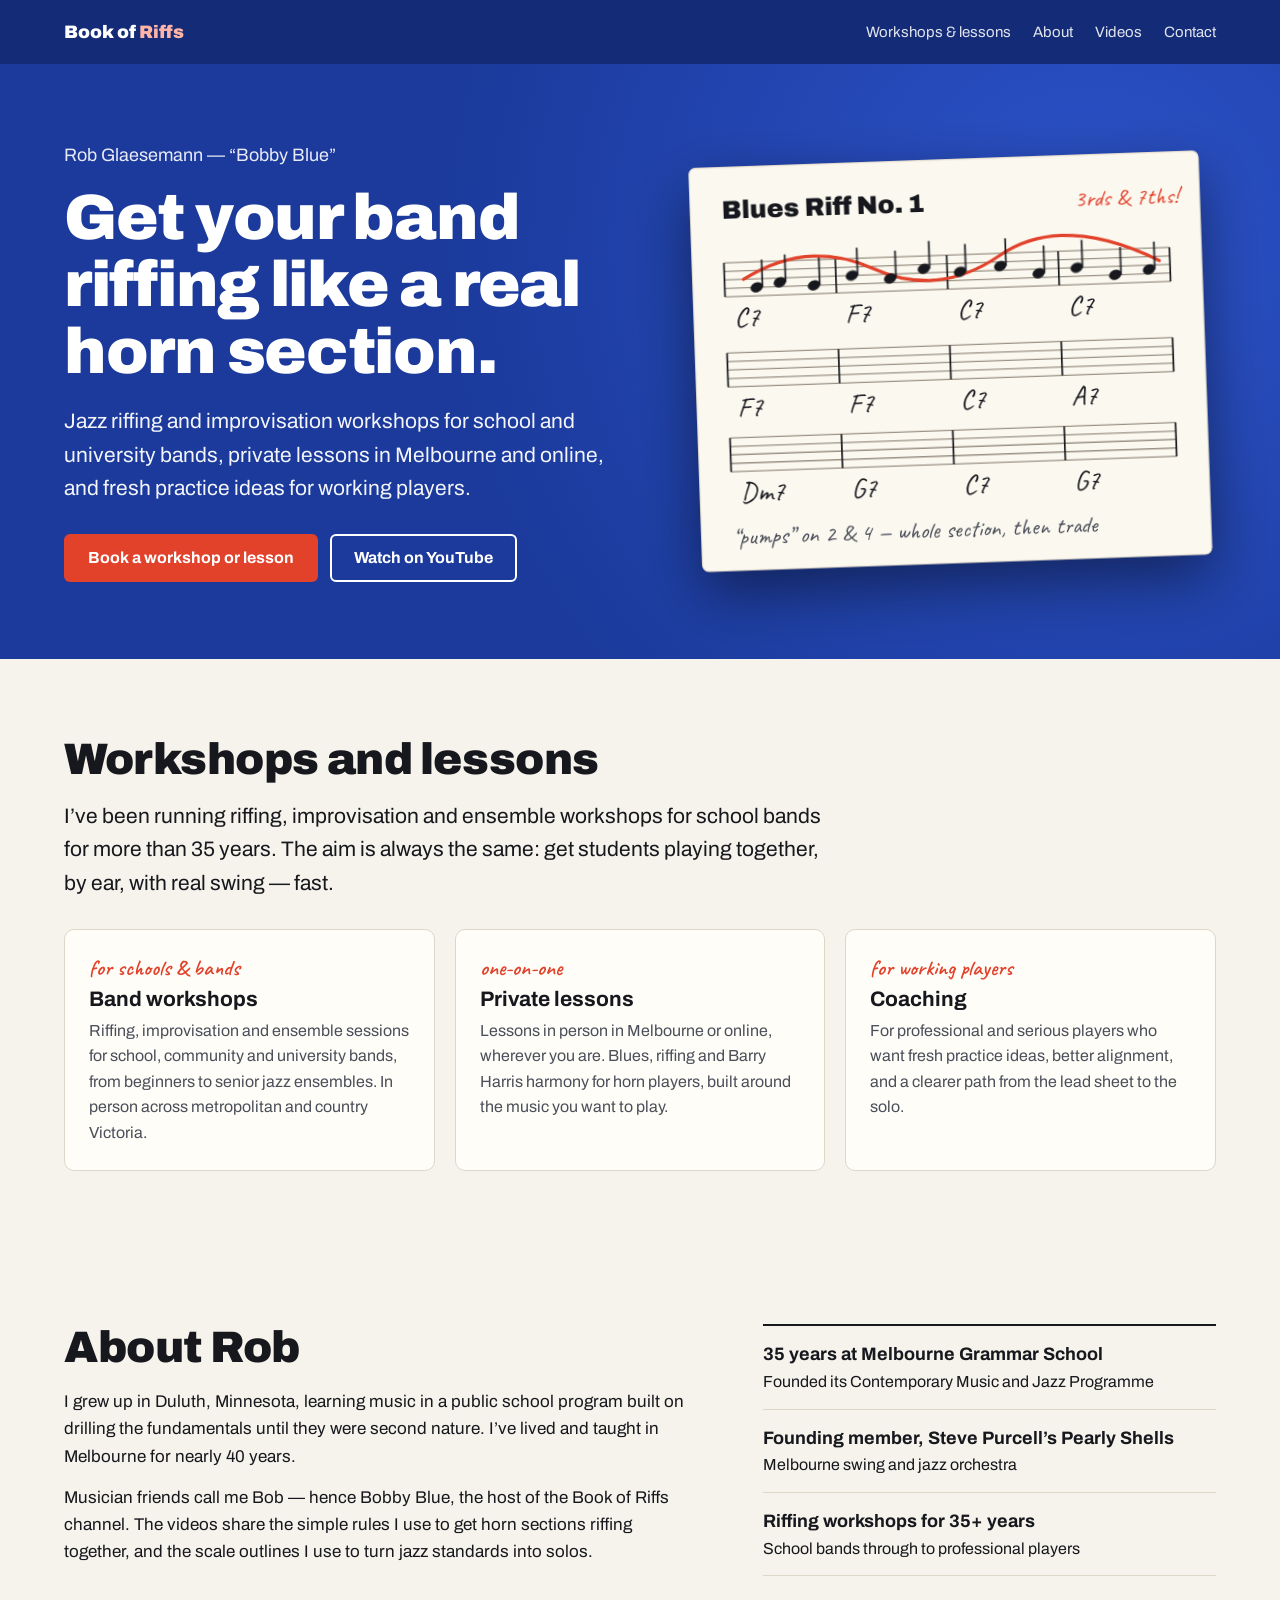
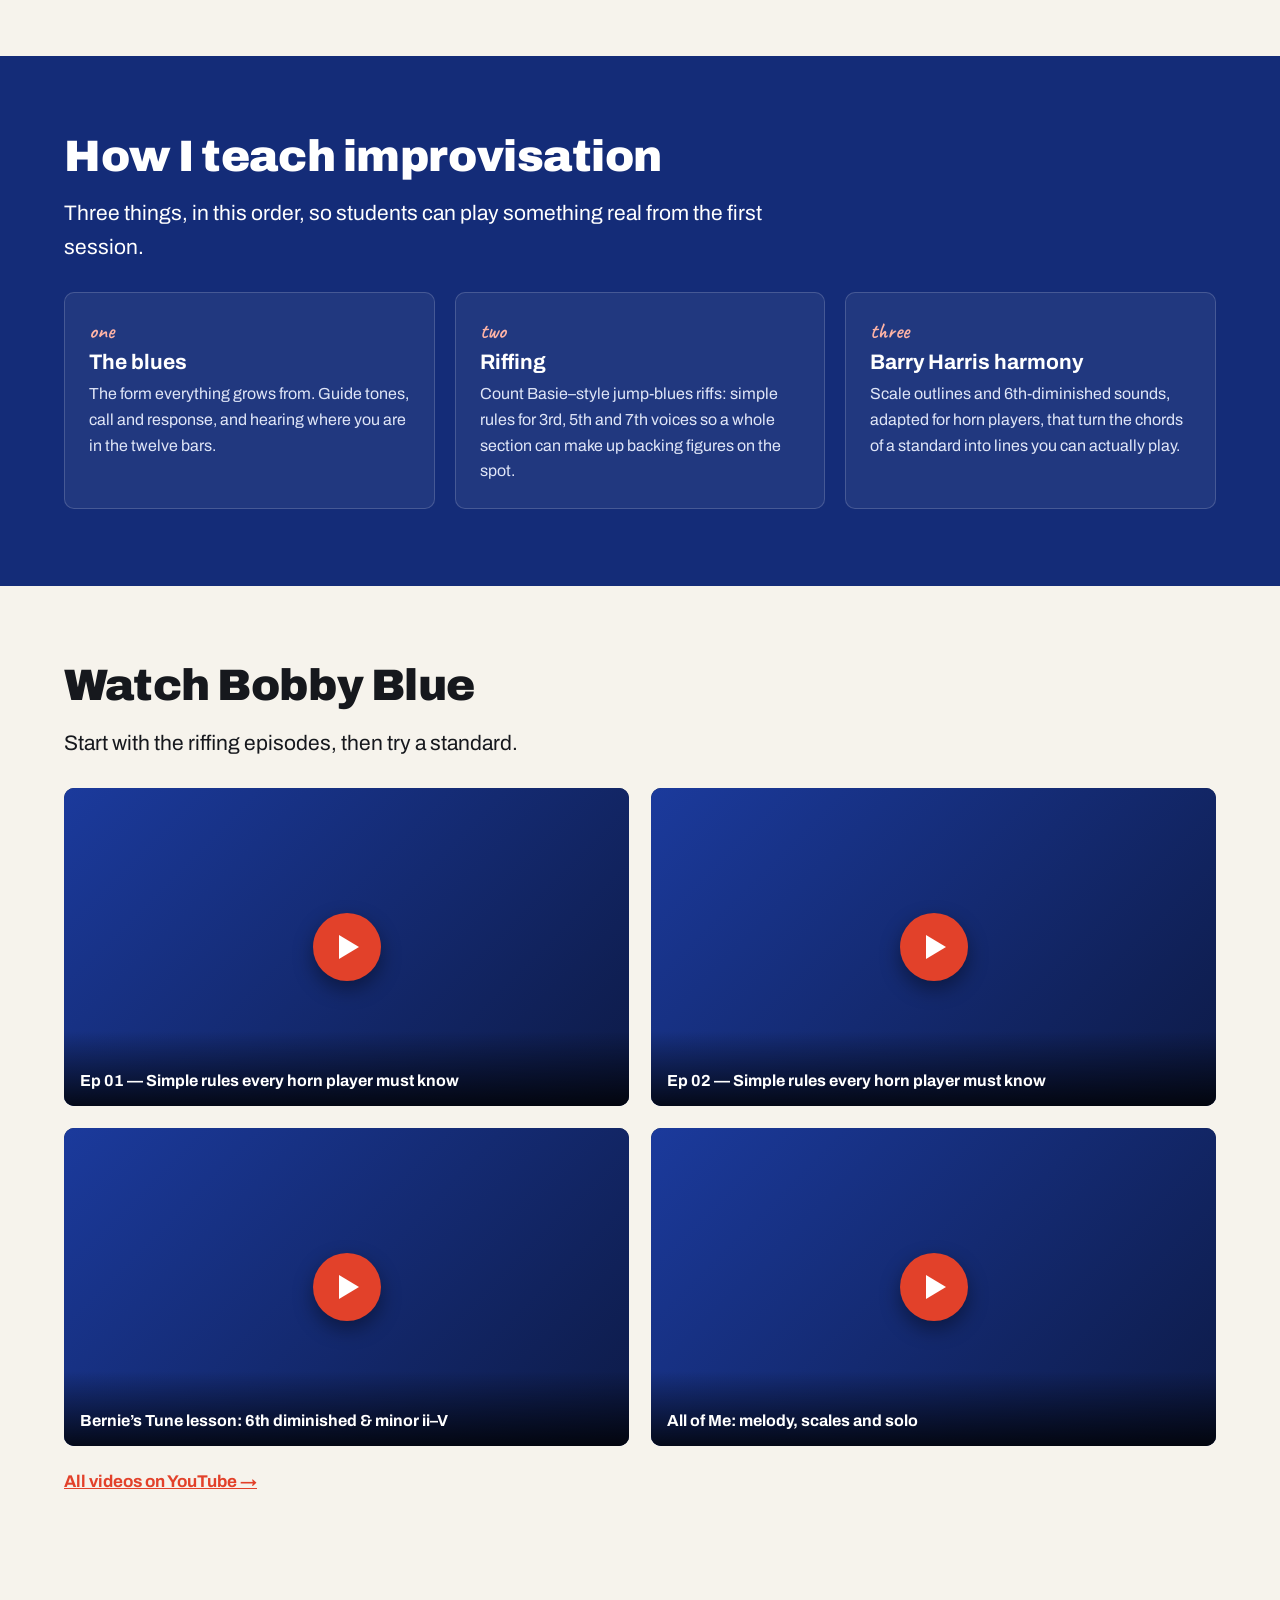
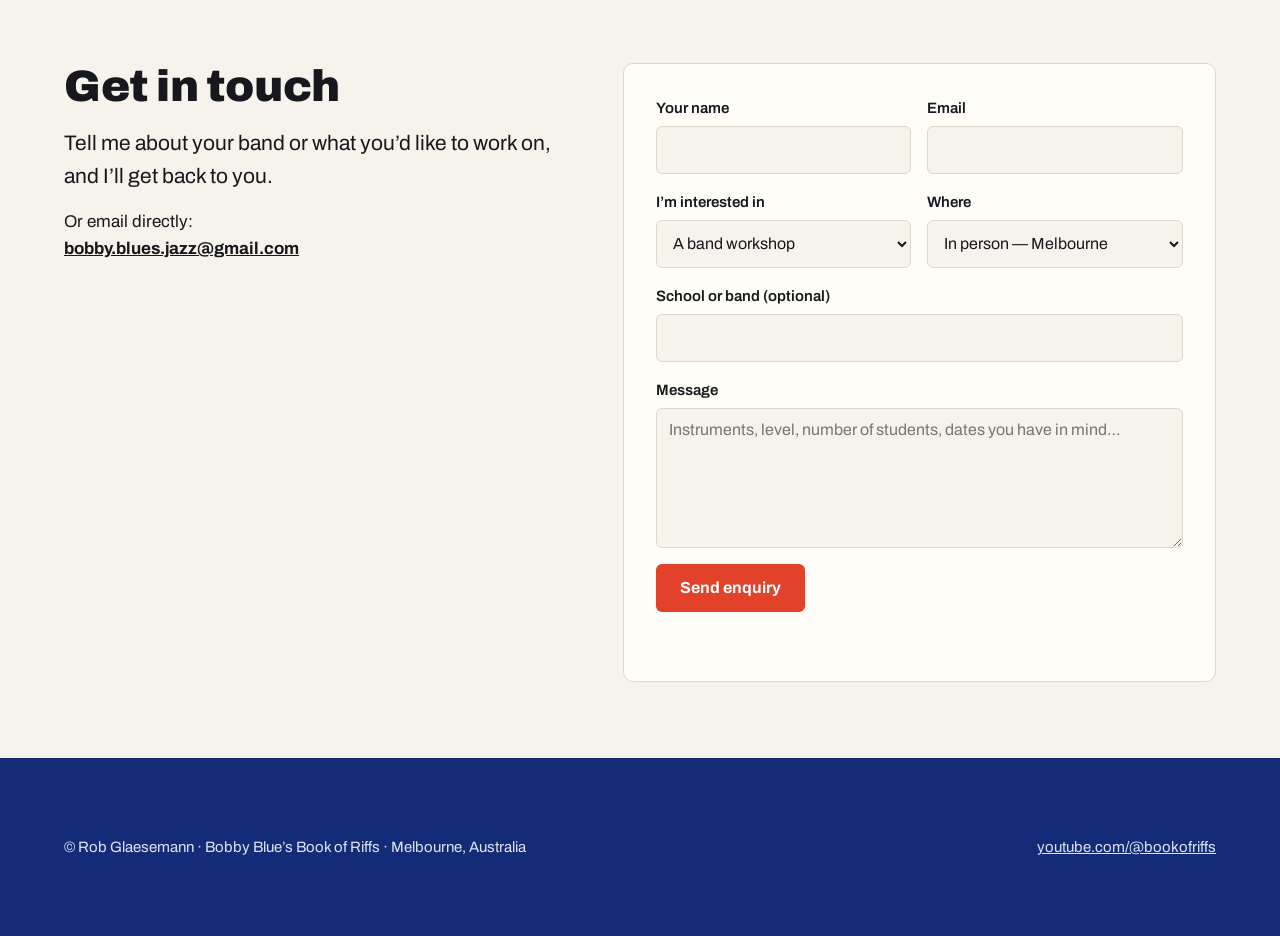
==== index.html @ c6150b98 "First draft of bookofriffs.com one-page site Co-Authored-By: Claude Opus 5.5 <noreply@anthropic.com>" ====
<!DOCTYPE html>
<html lang="en">
<head>
<meta charset="utf-8">
<meta name="viewport" content="width=device-width, initial-scale=1">
<title>Book of Riffs</title>
<meta name="description" content="Rob Glaesemann (Bobby Blue) — jazz riffing and improvisation workshops for school bands, private lessons in Melbourne and online, and coaching for working horn players.">
<link rel="preconnect" href="https://fonts.googleapis.com">
<link rel="preconnect" href="https://fonts.gstatic.com" crossorigin>
<link href="https://fonts.googleapis.com/css2?family=Archivo:wght@400;500;700;900&family=Caveat:wght@600&display=swap" rel="stylesheet">
<style>
/* VOICE: warm, direct, a working musician talking to students and band directors
   IDEA: a page from a band book — the riff sheet on the stand
   PICTURE: a hand-marked 12-bar blues lead sheet with a riff written over it
   COLOUR and TYPE: blues cobalt field, paper, one red pencil accent; Archivo + Caveat for handwriting
   LAYOUT: blue hero band with the sheet, then offer, about, method, videos, contact */
:root{color-scheme:light dark;
--blue:#1b3a9c;--blue2:#142c78;--paper:light-dark(#f6f3ec,#15171c);--card:light-dark(#fffdf8,#1e2128);
--ink:light-dark(#16181d,#eceae4);--soft:light-dark(#4b4f59,#b5b8bf);--red:#e2412a;--line:light-dark(#ddd7c9,#2e323b)}
:root[data-theme=light]{color-scheme:light}:root[data-theme=dark]{color-scheme:dark}
*{box-sizing:border-box;min-width:0}
html{scroll-behavior:smooth;scroll-padding-top:72px}
body{margin:0;background:var(--paper);color:var(--ink);font:17px/1.6 Archivo,system-ui,sans-serif;overflow-x:clip}
a{color:inherit}
.band{padding:clamp(40px,6vw,88px) max(5vw,16px)}
.wrap{max-width:1180px;margin:0 auto}
h1,h2,h3{line-height:1.05;text-wrap:balance;margin:0}
h1{font-size:clamp(38px,6vw,64px);font-weight:900;letter-spacing:-.02em}
h2{font-size:clamp(30px,4vw,44px);font-weight:900;letter-spacing:-.01em;margin-bottom:18px}
h3{font-size:21px;font-weight:700;margin-bottom:8px}
p{margin:0 0 14px;max-width:64ch}
.lede{font-size:clamp(18px,2vw,21px)}
/* nav */
nav{position:sticky;top:0;z-index:5;background:var(--blue2);color:#fff}
nav .wrap{display:flex;flex-wrap:wrap;align-items:center;gap:6px 22px;padding:12px max(5vw,16px);max-width:none}
nav .brand{font-weight:900;font-size:18px;text-decoration:none;margin-right:auto}
nav .brand span{color:#ffb4a6}
nav a.l{text-decoration:none;font-size:15px;opacity:.88;padding:8px 0}
nav a.l:hover{opacity:1;text-decoration:underline}
/* hero */
.hero{background:var(--blue);color:#fff;background-image:radial-gradient(circle at 85% 30%,#2b52c9 0,transparent 55%)}
.hero .wrap{display:grid;grid-template-columns:minmax(0,1.05fr) minmax(0,1fr);gap:clamp(28px,5vw,64px);align-items:center}
.hero .who{font-size:18px;opacity:.9;margin-bottom:14px}
.hero p.lede{opacity:.95;margin:20px 0 28px}
.btns{display:flex;flex-wrap:wrap;gap:12px}
.btn{display:inline-flex;align-items:center;justify-content:center;min-height:48px;padding:0 22px;border-radius:6px;font:700 16px Archivo,sans-serif;text-decoration:none;border:2px solid transparent;cursor:pointer}
.btn.red{background:var(--red);color:#fff}
.btn.red:hover{background:#c8331e}
.btn.ghost{border-color:#fff;color:#fff;background:transparent}
.btn.ghost:hover{background:#ffffff1a}
.btn:focus-visible,input:focus-visible,select:focus-visible,textarea:focus-visible,.vid:focus-visible{outline:3px solid #ffb4a6;outline-offset:2px}
.sheet{position:relative;aspect-ratio:5/4;transform:rotate(-2deg);filter:drop-shadow(0 22px 30px #0007)}
.sheet svg{width:100%;height:100%;display:block}
@media (prefers-reduced-motion:no-preference){.sheet .riff{stroke-dasharray:900;stroke-dashoffset:900;animation:draw 2.4s .4s ease-out forwards}.sheet .nh{opacity:0;animation:pop .3s forwards}}
@keyframes draw{to{stroke-dashoffset:0}}@keyframes pop{to{opacity:1}}
/* offer */
.grid3{display:grid;grid-template-columns:repeat(3,minmax(0,1fr));gap:20px;margin-top:28px}
.card{background:var(--card);border:1px solid var(--line);border-radius:10px;padding:24px}
.card p{color:var(--soft);font-size:16px;margin:0}
.card .tag{font:600 22px Caveat,cursive;color:var(--red);display:block;margin-bottom:6px}
/* about */
.about .wrap{display:grid;grid-template-columns:minmax(0,1.4fr) minmax(0,1fr);gap:clamp(24px,5vw,64px);align-items:start}
.facts{list-style:none;margin:0;padding:0;border-top:2px solid var(--ink)}
.facts li{padding:14px 0;border-bottom:1px solid var(--line);font-size:16px}
.facts b{display:block;font-size:18px}
/* method */
.method{background:var(--blue2);color:#fff}
.method .grid3 .card{background:#ffffff0f;border-color:#ffffff2a}
.method .card p{color:#dfe5f7}
.method .card .tag{color:#ffb4a6}
/* videos */
.vids{display:grid;grid-template-columns:repeat(2,minmax(0,1fr));gap:22px;margin-top:28px}
.vid{position:relative;display:block;width:100%;aspect-ratio:16/9;border:0;border-radius:10px;overflow:hidden;cursor:pointer;background:#0d1a46;color:#fff;text-align:left;padding:0;font:inherit}
.vid .bg{position:absolute;inset:0;background:linear-gradient(135deg,#1b3a9c,#0d1a46)}
.vid img{position:absolute;inset:0;width:100%;height:100%;object-fit:cover;opacity:.75}
.vid .play{position:absolute;left:50%;top:50%;width:68px;height:68px;margin:-34px 0 0 -34px;border-radius:50%;background:var(--red);display:grid;place-items:center;box-shadow:0 8px 20px #0006}
.vid .play::after{content:"";border-left:20px solid #fff;border-top:12px solid transparent;border-bottom:12px solid transparent;margin-left:5px}
.vid .cap{position:absolute;left:0;right:0;bottom:0;padding:40px 16px 14px;background:linear-gradient(transparent,#000c);font-weight:700;font-size:16px;line-height:1.3}
.vid iframe{position:absolute;inset:0;width:100%;height:100%;border:0}
.more{margin-top:22px}
.more a{font-weight:700;color:var(--red)}
/* contact */
.contact .wrap{display:grid;grid-template-columns:minmax(0,1fr) minmax(0,1.2fr);gap:clamp(24px,5vw,64px)}
form{display:grid;gap:16px;background:var(--card);border:1px solid var(--line);border-radius:10px;padding:clamp(20px,3vw,32px)}
.row{display:grid;grid-template-columns:repeat(2,minmax(0,1fr));gap:16px}
label{display:grid;gap:6px;font-weight:600;font-size:15px}
input,select,textarea{font:16px Archivo,sans-serif;color:var(--ink);background:var(--paper);border:1px solid var(--line);border-radius:6px;padding:12px;min-height:48px;width:100%}
textarea{min-height:140px;resize:vertical}
.status{font-size:15px;margin:0;min-height:1.4em}
.status.ok{color:#1f7a3f}.status.err{color:var(--red)}
.mail{font-weight:700;overflow-wrap:anywhere}
footer{background:var(--blue2);color:#dfe5f7;font-size:15px}
footer .wrap{display:flex;flex-wrap:wrap;gap:8px 24px;justify-content:space-between}
@media(max-width:860px){.hero .wrap,.about .wrap,.contact .wrap{grid-template-columns:minmax(0,1fr)}.grid3{grid-template-columns:minmax(0,1fr)}.sheet{max-width:520px}}
@media(max-width:600px){.vids,.row{grid-template-columns:minmax(0,1fr)}nav a.l{font-size:14px}}
</style>
</head>
<body>

<nav aria-label="Main">
  <div class="wrap">
    <a class="brand" href="#top">Book of <span>Riffs</span></a>
    <a class="l" href="#offer">Workshops &amp; lessons</a>
    <a class="l" href="#about">About</a>
    <a class="l" href="#videos">Videos</a>
    <a class="l" href="#contact">Contact</a>
  </div>
</nav>

<header class="hero band" id="top">
  <div class="wrap">
    <div>
      <div class="who">Rob Glaesemann — “Bobby Blue”</div>
      <h1>Get your band riffing like a real horn section.</h1>
      <p class="lede">Jazz riffing and improvisation workshops for school and university bands, private lessons in Melbourne and online, and fresh practice ideas for working players.</p>
      <div class="btns">
        <a class="btn red" href="#contact">Book a workshop or lesson</a>
        <a class="btn ghost" href="https://www.youtube.com/@bookofriffs">Watch on YouTube</a>
      </div>
    </div>
    <div class="sheet" aria-hidden="true">
      <svg viewBox="0 0 500 400" role="img">
        <rect x="10" y="10" width="480" height="380" rx="6" fill="#fbf8f0"/>
        <rect x="10" y="10" width="480" height="380" rx="6" fill="none" stroke="#e3dccb"/>
        <text x="40" y="58" font-family="Archivo" font-weight="900" font-size="24" fill="#16181d">Blues Riff No. 1</text>
        <text x="470" y="58" text-anchor="end" font-family="Caveat" font-size="22" fill="#e2412a">3rds &amp; 7ths!</text>
        <g id="staves" stroke="#9a9284" stroke-width="1.2"></g>
        <g id="bars" stroke="#16181d" stroke-width="1.6"></g>
        <g id="chords" font-family="Caveat" font-size="26" fill="#16181d"></g>
        <path class="riff" d="M58 116 Q120 80 180 110 T300 102 T450 112" fill="none" stroke="#e2412a" stroke-width="3" stroke-linecap="round"/>
        <g id="notes"></g>
        <text x="40" y="366" font-family="Caveat" font-size="22" fill="#4b4f59">“pumps” on 2 &amp; 4 — whole section, then trade</text>
      </svg>
    </div>
  </div>
</header>

<main>
<section class="band" id="offer">
  <div class="wrap">
    <h2>Workshops and lessons</h2>
    <p class="lede">I’ve been running riffing, improvisation and ensemble workshops for school bands for more than 35 years. The aim is always the same: get students playing together, by ear, with real swing — fast.</p>
    <div class="grid3">
      <div class="card"><span class="tag">for schools &amp; bands</span><h3>Band workshops</h3><p>Riffing, improvisation and ensemble sessions for school, community and university bands, from beginners to senior jazz ensembles. In person across metropolitan and country Victoria.</p></div>
      <div class="card"><span class="tag">one-on-one</span><h3>Private lessons</h3><p>Lessons in person in Melbourne or online, wherever you are. Blues, riffing and Barry Harris harmony for horn players, built around the music you want to play.</p></div>
      <div class="card"><span class="tag">for working players</span><h3>Coaching</h3><p>For professional and serious players who want fresh practice ideas, better alignment, and a clearer path from the lead sheet to the solo.</p></div>
    </div>
  </div>
</section>

<section class="band about" id="about">
  <div class="wrap">
    <div>
      <h2>About Rob</h2>
      <p>I grew up in Duluth, Minnesota, learning music in a public school program built on drilling the fundamentals until they were second nature. I’ve lived and taught in Melbourne for nearly 40 years.</p>
      <p>Musician friends call me Bob — hence Bobby Blue, the host of the Book of Riffs channel. The videos share the simple rules I use to get horn sections riffing together, and the scale outlines I use to turn jazz standards into solos.</p>
    </div>
    <ul class="facts">
      <li><b>35 years at Melbourne Grammar School</b>Founded its Contemporary Music and Jazz Programme</li>
      <li><b>Founding member, Steve Purcell’s Pearly Shells</b>Melbourne swing and jazz orchestra</li>
      <li><b>Riffing workshops for 35+ years</b>School bands through to professional players</li>
    </ul>
  </div>
</section>

<section class="band method" id="method">
  <div class="wrap">
    <h2>How I teach improvisation</h2>
    <p class="lede">Three things, in this order, so students can play something real from the first session.</p>
    <div class="grid3">
      <div class="card"><span class="tag">one</span><h3>The blues</h3><p>The form everything grows from. Guide tones, call and response, and hearing where you are in the twelve bars.</p></div>
      <div class="card"><span class="tag">two</span><h3>Riffing</h3><p>Count Basie–style jump-blues riffs: simple rules for 3rd, 5th and 7th voices so a whole section can make up backing figures on the spot.</p></div>
      <div class="card"><span class="tag">three</span><h3>Barry Harris harmony</h3><p>Scale outlines and 6th-diminished sounds, adapted for horn players, that turn the chords of a standard into lines you can actually play.</p></div>
    </div>
  </div>
</section>

<section class="band" id="videos">
  <div class="wrap">
    <h2>Watch Bobby Blue</h2>
    <p class="lede">Start with the riffing episodes, then try a standard.</p>
    <div class="vids" id="vids"></div>
    <p class="more"><a href="https://www.youtube.com/@bookofriffs">All videos on YouTube →</a></p>
  </div>
</section>

<section class="band contact" id="contact">
  <div class="wrap">
    <div>
      <h2>Get in touch</h2>
      <p class="lede">Tell me about your band or what you’d like to work on, and I’ll get back to you.</p>
      <p>Or email directly:<br><a class="mail" href="mailto:bobby.blues.jazz@gmail.com">bobby.blues.jazz@gmail.com</a></p>
    </div>
    <form id="form" novalidate>
      <div class="row">
        <label>Your name<input id="f-name" name="name" autocomplete="name" required></label>
        <label>Email<input id="f-email" name="email" type="email" autocomplete="email" required></label>
      </div>
      <div class="row">
        <label>I’m interested in
          <select id="f-type" name="type">
            <option>A band workshop</option>
            <option>Private lessons</option>
            <option>Coaching</option>
            <option>Something else</option>
          </select>
        </label>
        <label>Where
          <select id="f-where" name="where">
            <option>In person — Melbourne</option>
            <option>In person — regional Victoria</option>
            <option>Online</option>
            <option>Not sure yet</option>
          </select>
        </label>
      </div>
      <label>School or band (optional)<input id="f-org" name="organisation" autocomplete="organization"></label>
      <label>Message<textarea id="f-msg" name="message" required placeholder="Instruments, level, number of students, dates you have in mind…"></textarea></label>
      <div class="btns"><button class="btn red" type="submit">Send enquiry</button></div>
      <p class="status" id="status" role="status"></p>
    </form>
  </div>
</section>
</main>

<footer class="band">
  <div class="wrap">
    <span>© Rob Glaesemann · Bobby Blue’s Book of Riffs · Melbourne, Australia</span>
    <a href="https://www.youtube.com/@bookofriffs">youtube.com/@bookofriffs</a>
  </div>
</footer>

<script>
{
  // Set this to your Formspree address (https://formspree.io/f/xxxxxx) to receive enquiries by email.
  const FORM_ENDPOINT = "";
  const EMAIL = "bobby.blues.jazz@gmail.com";

  const videos = [
    ["KukQGmvKd0s", "Ep 01 — Simple rules every horn player must know"],
    ["0SwxSSV2FsI", "Ep 02 — Simple rules every horn player must know"],
    ["NE4QamtaoK8", "Bernie’s Tune lesson: 6th diminished & minor ii–V"],
    ["kQYgnnMEBUM", "All of Me: melody, scales and solo"]
  ];

  // Sheet music drawing
  const ns = "http://www.w3.org/2000/svg";
  const el = (t, a) => { const e = document.createElementNS(ns, t); for (const k in a) e.setAttribute(k, a[k]); return e; };
  const staves = document.getElementById("staves"), bars = document.getElementById("bars"),
        chords = document.getElementById("chords"), notes = document.getElementById("notes");
  const rows = [140, 225, 305];
  const prog = [["C7","F7","C7","C7"],["F7","F7","C7","A7"],["Dm7","G7","C7","G7"]];
  rows.forEach((y, r) => {
    for (let i = 0; i < 5; i++) staves.appendChild(el("line", {x1: 40, x2: 460, y1: y - 40 + i * 8, y2: y - 40 + i * 8}));
    for (let b = 0; b <= 4; b++) bars.appendChild(el("line", {x1: 40 + b * 105, x2: 40 + b * 105, y1: y - 40, y2: y - 8}));
    prog[r].forEach((c, b) => { const t = el("text", {x: 48 + b * 105, y: y + 20}); t.textContent = c; chords.appendChild(t); });
  });
  const riff = [[70,124],[92,120],[124,124],[160,116],[196,120],[228,112],[262,116],[300,112],[336,120],[372,116],[408,124],[440,120]];
  riff.forEach(([x, y], i) => {
    const g = el("g", {class: "nh", style: `animation-delay:${0.6 + i * 0.12}s`});
    g.appendChild(el("ellipse", {cx: x, cy: y, rx: 6, ry: 4.6, fill: "#16181d", transform: `rotate(-20 ${x} ${y})`}));
    g.appendChild(el("line", {x1: x + 5.5, x2: x + 5.5, y1: y, y2: y - 26, stroke: "#16181d", "stroke-width": 1.6}));
    notes.appendChild(g);
  });

  // Click-to-play videos (keeps the page fast; YouTube loads only when asked)
  const vids = document.getElementById("vids");
  vids.innerHTML = videos.map(([id, t]) =>
    `<button class="vid" data-id="${id}" aria-label="Play: ${t}"><span class="bg"></span><img alt="" loading="lazy" src="https://i.ytimg.com/vi/${id}/hqdefault.jpg" onerror="this.remove()"><span class="play"></span><span class="cap">${t}</span></button>`
  ).join("");
  vids.addEventListener("click", e => {
    const b = e.target.closest(".vid"); if (!b || b.querySelector("iframe")) return;
    const f = document.createElement("iframe");
    f.src = `https://www.youtube-nocookie.com/embed/${b.dataset.id}?autoplay=1`;
    f.allow = "autoplay; encrypted-media; picture-in-picture"; f.allowFullscreen = true;
    f.title = b.querySelector(".cap").textContent;
    b.appendChild(f);
  });

  // Contact form
  const form = document.getElementById("form"), status = document.getElementById("status");
  const v = id => document.getElementById(id).value.trim();
  form.addEventListener("submit", async e => {
    e.preventDefault();
    status.className = "status";
    if (!v("f-name") || !/^\S+@\S+\.\S+$/.test(v("f-email")) || !v("f-msg")) {
      status.textContent = "Please add your name, a valid email and a message."; status.classList.add("err"); return;
    }
    const data = {name: v("f-name"), email: v("f-email"), type: v("f-type"), where: v("f-where"), organisation: v("f-org"), message: v("f-msg")};
    if (FORM_ENDPOINT) {
      status.textContent = "Sending…";
      try {
        const r = await fetch(FORM_ENDPOINT, {method: "POST", headers: {"Content-Type": "application/json", Accept: "application/json"}, body: JSON.stringify(data)});
        if (!r.ok) throw 0;
        form.reset(); status.textContent = "Thanks — your enquiry is on its way. I’ll reply soon."; status.classList.add("ok");
      } catch {
        status.innerHTML = `That didn’t send. Please email <a href="mailto:${EMAIL}">${EMAIL}</a>.`; status.classList.add("err");
      }
    } else {
      const body = `Name: ${data.name}\nEmail: ${data.email}\nInterested in: ${data.type}\nWhere: ${data.where}\nSchool/band: ${data.organisation}\n\n${data.message}`;
      status.innerHTML = `Opening your email app… if nothing happens, email <a href="mailto:${EMAIL}">${EMAIL}</a>.`;
      location.href = `mailto:${EMAIL}?subject=${encodeURIComponent("Enquiry: " + data.type)}&body=${encodeURIComponent(body)}`;
    }
  });
}
</script>
</body>
</html>
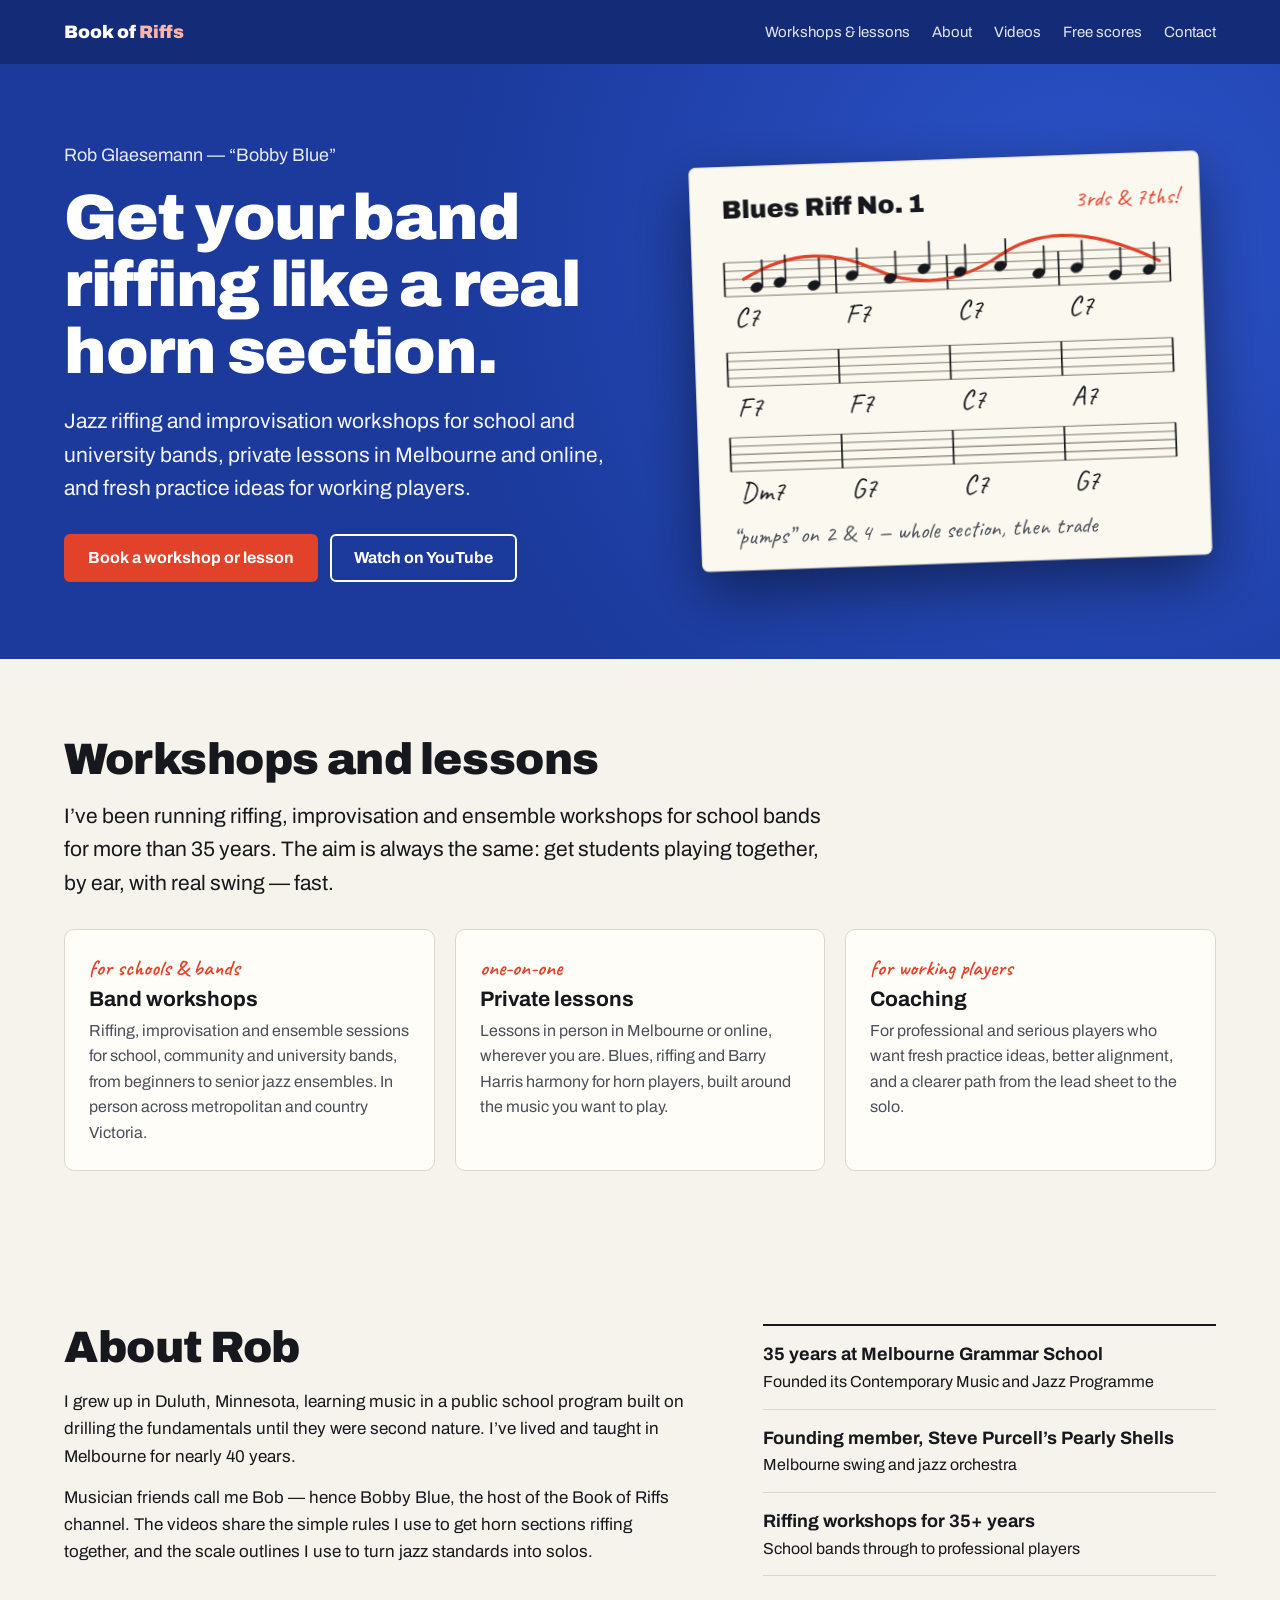
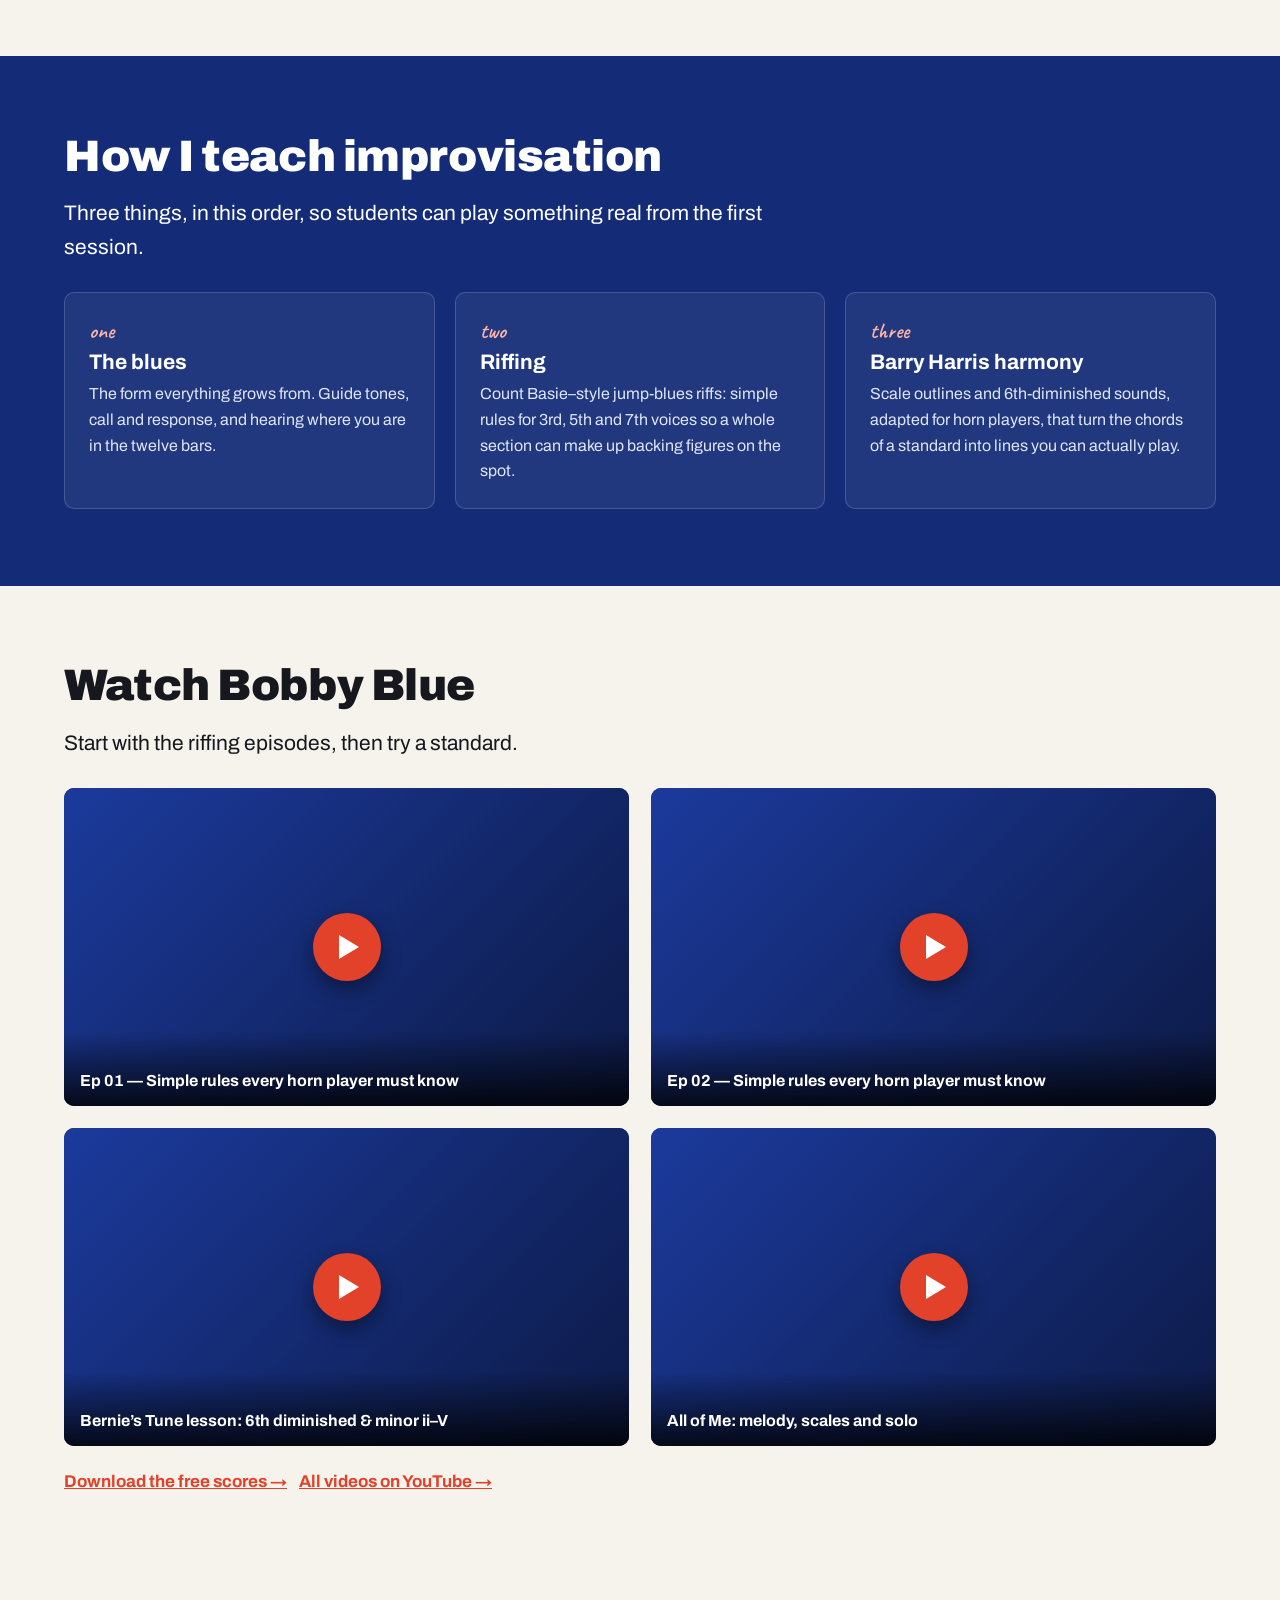
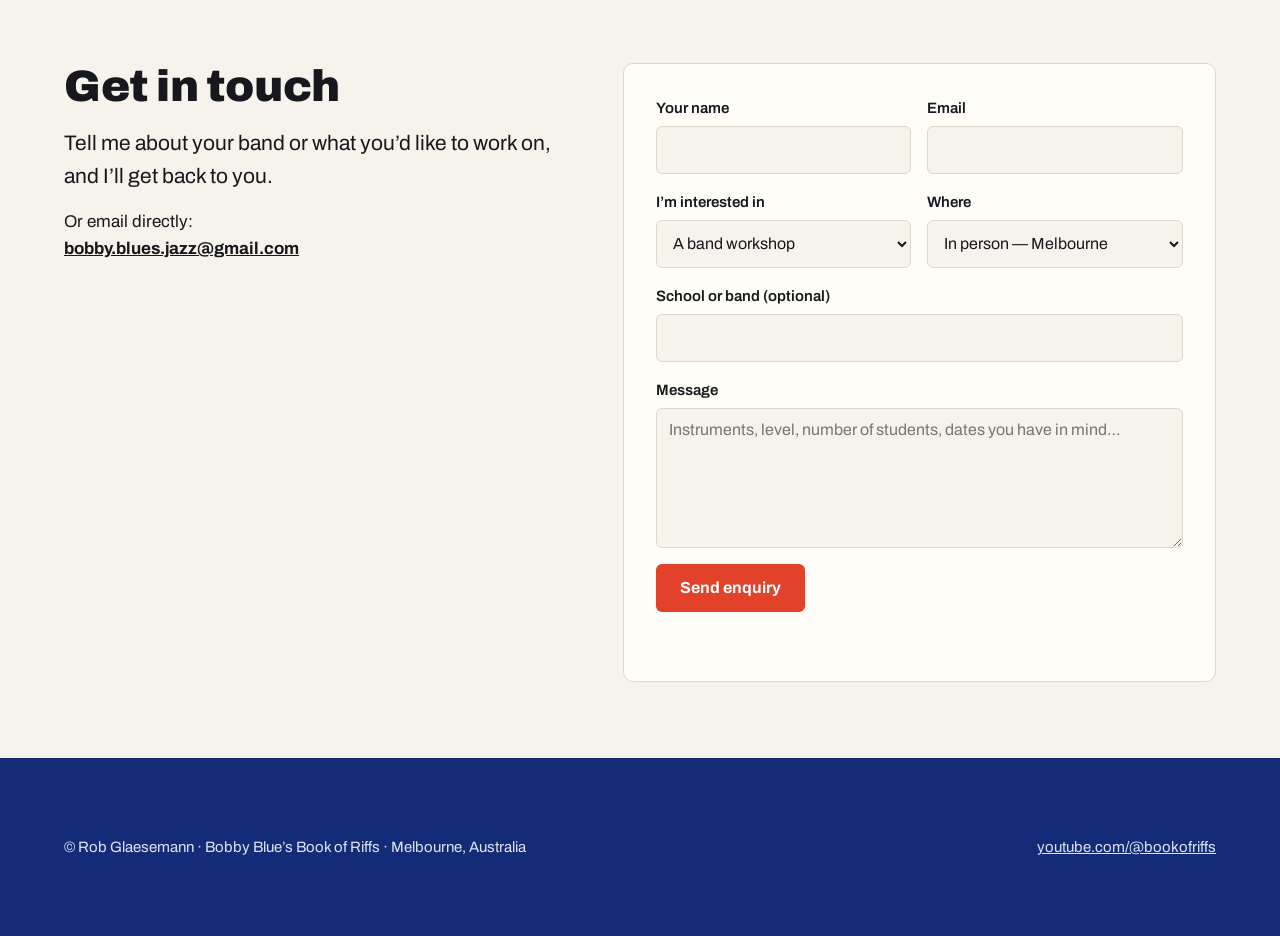
==== commit e5726c57: "Add free scores page and PDFs; share stylesheet Co-Authored-By: Claude Opus 5.5 <noreply@anthropic.c" ====
--- a/index.html
+++ b/index.html
@@ -8,92 +8,7 @@
 <link rel="preconnect" href="https://fonts.googleapis.com">
 <link rel="preconnect" href="https://fonts.gstatic.com" crossorigin>
 <link href="https://fonts.googleapis.com/css2?family=Archivo:wght@400;500;700;900&family=Caveat:wght@600&display=swap" rel="stylesheet">
-<style>
-/* VOICE: warm, direct, a working musician talking to students and band directors
-   IDEA: a page from a band book — the riff sheet on the stand
-   PICTURE: a hand-marked 12-bar blues lead sheet with a riff written over it
-   COLOUR and TYPE: blues cobalt field, paper, one red pencil accent; Archivo + Caveat for handwriting
-   LAYOUT: blue hero band with the sheet, then offer, about, method, videos, contact */
-:root{color-scheme:light dark;
---blue:#1b3a9c;--blue2:#142c78;--paper:light-dark(#f6f3ec,#15171c);--card:light-dark(#fffdf8,#1e2128);
---ink:light-dark(#16181d,#eceae4);--soft:light-dark(#4b4f59,#b5b8bf);--red:#e2412a;--line:light-dark(#ddd7c9,#2e323b)}
-:root[data-theme=light]{color-scheme:light}:root[data-theme=dark]{color-scheme:dark}
-*{box-sizing:border-box;min-width:0}
-html{scroll-behavior:smooth;scroll-padding-top:72px}
-body{margin:0;background:var(--paper);color:var(--ink);font:17px/1.6 Archivo,system-ui,sans-serif;overflow-x:clip}
-a{color:inherit}
-.band{padding:clamp(40px,6vw,88px) max(5vw,16px)}
-.wrap{max-width:1180px;margin:0 auto}
-h1,h2,h3{line-height:1.05;text-wrap:balance;margin:0}
-h1{font-size:clamp(38px,6vw,64px);font-weight:900;letter-spacing:-.02em}
-h2{font-size:clamp(30px,4vw,44px);font-weight:900;letter-spacing:-.01em;margin-bottom:18px}
-h3{font-size:21px;font-weight:700;margin-bottom:8px}
-p{margin:0 0 14px;max-width:64ch}
-.lede{font-size:clamp(18px,2vw,21px)}
-/* nav */
-nav{position:sticky;top:0;z-index:5;background:var(--blue2);color:#fff}
-nav .wrap{display:flex;flex-wrap:wrap;align-items:center;gap:6px 22px;padding:12px max(5vw,16px);max-width:none}
-nav .brand{font-weight:900;font-size:18px;text-decoration:none;margin-right:auto}
-nav .brand span{color:#ffb4a6}
-nav a.l{text-decoration:none;font-size:15px;opacity:.88;padding:8px 0}
-nav a.l:hover{opacity:1;text-decoration:underline}
-/* hero */
-.hero{background:var(--blue);color:#fff;background-image:radial-gradient(circle at 85% 30%,#2b52c9 0,transparent 55%)}
-.hero .wrap{display:grid;grid-template-columns:minmax(0,1.05fr) minmax(0,1fr);gap:clamp(28px,5vw,64px);align-items:center}
-.hero .who{font-size:18px;opacity:.9;margin-bottom:14px}
-.hero p.lede{opacity:.95;margin:20px 0 28px}
-.btns{display:flex;flex-wrap:wrap;gap:12px}
-.btn{display:inline-flex;align-items:center;justify-content:center;min-height:48px;padding:0 22px;border-radius:6px;font:700 16px Archivo,sans-serif;text-decoration:none;border:2px solid transparent;cursor:pointer}
-.btn.red{background:var(--red);color:#fff}
-.btn.red:hover{background:#c8331e}
-.btn.ghost{border-color:#fff;color:#fff;background:transparent}
-.btn.ghost:hover{background:#ffffff1a}
-.btn:focus-visible,input:focus-visible,select:focus-visible,textarea:focus-visible,.vid:focus-visible{outline:3px solid #ffb4a6;outline-offset:2px}
-.sheet{position:relative;aspect-ratio:5/4;transform:rotate(-2deg);filter:drop-shadow(0 22px 30px #0007)}
-.sheet svg{width:100%;height:100%;display:block}
-@media (prefers-reduced-motion:no-preference){.sheet .riff{stroke-dasharray:900;stroke-dashoffset:900;animation:draw 2.4s .4s ease-out forwards}.sheet .nh{opacity:0;animation:pop .3s forwards}}
-@keyframes draw{to{stroke-dashoffset:0}}@keyframes pop{to{opacity:1}}
-/* offer */
-.grid3{display:grid;grid-template-columns:repeat(3,minmax(0,1fr));gap:20px;margin-top:28px}
-.card{background:var(--card);border:1px solid var(--line);border-radius:10px;padding:24px}
-.card p{color:var(--soft);font-size:16px;margin:0}
-.card .tag{font:600 22px Caveat,cursive;color:var(--red);display:block;margin-bottom:6px}
-/* about */
-.about .wrap{display:grid;grid-template-columns:minmax(0,1.4fr) minmax(0,1fr);gap:clamp(24px,5vw,64px);align-items:start}
-.facts{list-style:none;margin:0;padding:0;border-top:2px solid var(--ink)}
-.facts li{padding:14px 0;border-bottom:1px solid var(--line);font-size:16px}
-.facts b{display:block;font-size:18px}
-/* method */
-.method{background:var(--blue2);color:#fff}
-.method .grid3 .card{background:#ffffff0f;border-color:#ffffff2a}
-.method .card p{color:#dfe5f7}
-.method .card .tag{color:#ffb4a6}
-/* videos */
-.vids{display:grid;grid-template-columns:repeat(2,minmax(0,1fr));gap:22px;margin-top:28px}
-.vid{position:relative;display:block;width:100%;aspect-ratio:16/9;border:0;border-radius:10px;overflow:hidden;cursor:pointer;background:#0d1a46;color:#fff;text-align:left;padding:0;font:inherit}
-.vid .bg{position:absolute;inset:0;background:linear-gradient(135deg,#1b3a9c,#0d1a46)}
-.vid img{position:absolute;inset:0;width:100%;height:100%;object-fit:cover;opacity:.75}
-.vid .play{position:absolute;left:50%;top:50%;width:68px;height:68px;margin:-34px 0 0 -34px;border-radius:50%;background:var(--red);display:grid;place-items:center;box-shadow:0 8px 20px #0006}
-.vid .play::after{content:"";border-left:20px solid #fff;border-top:12px solid transparent;border-bottom:12px solid transparent;margin-left:5px}
-.vid .cap{position:absolute;left:0;right:0;bottom:0;padding:40px 16px 14px;background:linear-gradient(transparent,#000c);font-weight:700;font-size:16px;line-height:1.3}
-.vid iframe{position:absolute;inset:0;width:100%;height:100%;border:0}
-.more{margin-top:22px}
-.more a{font-weight:700;color:var(--red)}
-/* contact */
-.contact .wrap{display:grid;grid-template-columns:minmax(0,1fr) minmax(0,1.2fr);gap:clamp(24px,5vw,64px)}
-form{display:grid;gap:16px;background:var(--card);border:1px solid var(--line);border-radius:10px;padding:clamp(20px,3vw,32px)}
-.row{display:grid;grid-template-columns:repeat(2,minmax(0,1fr));gap:16px}
-label{display:grid;gap:6px;font-weight:600;font-size:15px}
-input,select,textarea{font:16px Archivo,sans-serif;color:var(--ink);background:var(--paper);border:1px solid var(--line);border-radius:6px;padding:12px;min-height:48px;width:100%}
-textarea{min-height:140px;resize:vertical}
-.status{font-size:15px;margin:0;min-height:1.4em}
-.status.ok{color:#1f7a3f}.status.err{color:var(--red)}
-.mail{font-weight:700;overflow-wrap:anywhere}
-footer{background:var(--blue2);color:#dfe5f7;font-size:15px}
-footer .wrap{display:flex;flex-wrap:wrap;gap:8px 24px;justify-content:space-between}
-@media(max-width:860px){.hero .wrap,.about .wrap,.contact .wrap{grid-template-columns:minmax(0,1fr)}.grid3{grid-template-columns:minmax(0,1fr)}.sheet{max-width:520px}}
-@media(max-width:600px){.vids,.row{grid-template-columns:minmax(0,1fr)}nav a.l{font-size:14px}}
-</style>
+<link rel="stylesheet" href="/style.css">
 </head>
 <body>
 
@@ -103,6 +18,7 @@
     <a class="l" href="#offer">Workshops &amp; lessons</a>
     <a class="l" href="#about">About</a>
     <a class="l" href="#videos">Videos</a>
+    <a class="l" href="/scores/">Free scores</a>
     <a class="l" href="#contact">Contact</a>
   </div>
 </nav>
@@ -180,7 +96,7 @@
     <h2>Watch Bobby Blue</h2>
     <p class="lede">Start with the riffing episodes, then try a standard.</p>
     <div class="vids" id="vids"></div>
-    <p class="more"><a href="https://www.youtube.com/@bookofriffs">All videos on YouTube →</a></p>
+    <p class="more"><a href="/scores/">Download the free scores →</a> &nbsp; <a href="https://www.youtube.com/@bookofriffs">All videos on YouTube →</a></p>
   </div>
 </section>
 
--- a/style.css
+++ b/style.css
@@ -0,0 +1,96 @@
+/* VOICE: warm, direct, a working musician talking to students and band directors
+   IDEA: a page from a band book — the riff sheet on the stand
+   PICTURE: a hand-marked 12-bar blues lead sheet with a riff written over it
+   COLOUR and TYPE: blues cobalt field, paper, one red pencil accent; Archivo + Caveat for handwriting
+   LAYOUT: blue hero band with the sheet, then offer, about, method, videos, contact */
+:root{color-scheme:light dark;
+--blue:#1b3a9c;--blue2:#142c78;--paper:light-dark(#f6f3ec,#15171c);--card:light-dark(#fffdf8,#1e2128);
+--ink:light-dark(#16181d,#eceae4);--soft:light-dark(#4b4f59,#b5b8bf);--red:#e2412a;--line:light-dark(#ddd7c9,#2e323b)}
+:root[data-theme=light]{color-scheme:light}:root[data-theme=dark]{color-scheme:dark}
+*{box-sizing:border-box;min-width:0}
+html{scroll-behavior:smooth;scroll-padding-top:72px}
+body{margin:0;background:var(--paper);color:var(--ink);font:17px/1.6 Archivo,system-ui,sans-serif;overflow-x:clip}
+a{color:inherit}
+.band{padding:clamp(40px,6vw,88px) max(5vw,16px)}
+.wrap{max-width:1180px;margin:0 auto}
+h1,h2,h3{line-height:1.05;text-wrap:balance;margin:0}
+h1{font-size:clamp(38px,6vw,64px);font-weight:900;letter-spacing:-.02em}
+h2{font-size:clamp(30px,4vw,44px);font-weight:900;letter-spacing:-.01em;margin-bottom:18px}
+h3{font-size:21px;font-weight:700;margin-bottom:8px}
+p{margin:0 0 14px;max-width:64ch}
+.lede{font-size:clamp(18px,2vw,21px)}
+/* nav */
+nav{position:sticky;top:0;z-index:5;background:var(--blue2);color:#fff}
+nav .wrap{display:flex;flex-wrap:wrap;align-items:center;gap:6px 22px;padding:12px max(5vw,16px);max-width:none}
+nav .brand{font-weight:900;font-size:18px;text-decoration:none;margin-right:auto}
+nav .brand span{color:#ffb4a6}
+nav a.l{text-decoration:none;font-size:15px;opacity:.88;padding:8px 0}
+nav a.l:hover{opacity:1;text-decoration:underline}
+/* hero */
+.hero{background:var(--blue);color:#fff;background-image:radial-gradient(circle at 85% 30%,#2b52c9 0,transparent 55%)}
+.hero .wrap{display:grid;grid-template-columns:minmax(0,1.05fr) minmax(0,1fr);gap:clamp(28px,5vw,64px);align-items:center}
+.hero .who{font-size:18px;opacity:.9;margin-bottom:14px}
+.hero p.lede{opacity:.95;margin:20px 0 28px}
+.btns{display:flex;flex-wrap:wrap;gap:12px}
+.btn{display:inline-flex;align-items:center;justify-content:center;min-height:48px;padding:0 22px;border-radius:6px;font:700 16px Archivo,sans-serif;text-decoration:none;border:2px solid transparent;cursor:pointer}
+.btn.red{background:var(--red);color:#fff}
+.btn.red:hover{background:#c8331e}
+.btn.ghost{border-color:#fff;color:#fff;background:transparent}
+.btn.ghost:hover{background:#ffffff1a}
+.btn:focus-visible,input:focus-visible,select:focus-visible,textarea:focus-visible,.vid:focus-visible{outline:3px solid #ffb4a6;outline-offset:2px}
+.sheet{position:relative;aspect-ratio:5/4;transform:rotate(-2deg);filter:drop-shadow(0 22px 30px #0007)}
+.sheet svg{width:100%;height:100%;display:block}
+@media (prefers-reduced-motion:no-preference){.sheet .riff{stroke-dasharray:900;stroke-dashoffset:900;animation:draw 2.4s .4s ease-out forwards}.sheet .nh{opacity:0;animation:pop .3s forwards}}
+@keyframes draw{to{stroke-dashoffset:0}}@keyframes pop{to{opacity:1}}
+/* offer */
+.grid3{display:grid;grid-template-columns:repeat(3,minmax(0,1fr));gap:20px;margin-top:28px}
+.card{background:var(--card);border:1px solid var(--line);border-radius:10px;padding:24px}
+.card p{color:var(--soft);font-size:16px;margin:0}
+.card .tag{font:600 22px Caveat,cursive;color:var(--red);display:block;margin-bottom:6px}
+/* about */
+.about .wrap{display:grid;grid-template-columns:minmax(0,1.4fr) minmax(0,1fr);gap:clamp(24px,5vw,64px);align-items:start}
+.facts{list-style:none;margin:0;padding:0;border-top:2px solid var(--ink)}
+.facts li{padding:14px 0;border-bottom:1px solid var(--line);font-size:16px}
+.facts b{display:block;font-size:18px}
+/* method */
+.method{background:var(--blue2);color:#fff}
+.method .grid3 .card{background:#ffffff0f;border-color:#ffffff2a}
+.method .card p{color:#dfe5f7}
+.method .card .tag{color:#ffb4a6}
+/* videos */
+.vids{display:grid;grid-template-columns:repeat(2,minmax(0,1fr));gap:22px;margin-top:28px}
+.vid{position:relative;display:block;width:100%;aspect-ratio:16/9;border:0;border-radius:10px;overflow:hidden;cursor:pointer;background:#0d1a46;color:#fff;text-align:left;padding:0;font:inherit}
+.vid .bg{position:absolute;inset:0;background:linear-gradient(135deg,#1b3a9c,#0d1a46)}
+.vid img{position:absolute;inset:0;width:100%;height:100%;object-fit:cover;opacity:.75}
+.vid .play{position:absolute;left:50%;top:50%;width:68px;height:68px;margin:-34px 0 0 -34px;border-radius:50%;background:var(--red);display:grid;place-items:center;box-shadow:0 8px 20px #0006}
+.vid .play::after{content:"";border-left:20px solid #fff;border-top:12px solid transparent;border-bottom:12px solid transparent;margin-left:5px}
+.vid .cap{position:absolute;left:0;right:0;bottom:0;padding:40px 16px 14px;background:linear-gradient(transparent,#000c);font-weight:700;font-size:16px;line-height:1.3}
+.vid iframe{position:absolute;inset:0;width:100%;height:100%;border:0}
+.more{margin-top:22px}
+.more a{font-weight:700;color:var(--red)}
+/* contact */
+.contact .wrap{display:grid;grid-template-columns:minmax(0,1fr) minmax(0,1.2fr);gap:clamp(24px,5vw,64px)}
+form{display:grid;gap:16px;background:var(--card);border:1px solid var(--line);border-radius:10px;padding:clamp(20px,3vw,32px)}
+.row{display:grid;grid-template-columns:repeat(2,minmax(0,1fr));gap:16px}
+label{display:grid;gap:6px;font-weight:600;font-size:15px}
+input,select,textarea{font:16px Archivo,sans-serif;color:var(--ink);background:var(--paper);border:1px solid var(--line);border-radius:6px;padding:12px;min-height:48px;width:100%}
+textarea{min-height:140px;resize:vertical}
+.status{font-size:15px;margin:0;min-height:1.4em}
+.status.ok{color:#1f7a3f}.status.err{color:var(--red)}
+.mail{font-weight:700;overflow-wrap:anywhere}
+footer{background:var(--blue2);color:#dfe5f7;font-size:15px}
+footer .wrap{display:flex;flex-wrap:wrap;gap:8px 24px;justify-content:space-between}
+@media(max-width:860px){.hero .wrap,.about .wrap,.contact .wrap{grid-template-columns:minmax(0,1fr)}.grid3{grid-template-columns:minmax(0,1fr)}.sheet{max-width:520px}}
+@media(max-width:600px){.vids,.row{grid-template-columns:minmax(0,1fr)}nav a.l{font-size:14px}}
+/* scores page */
+.tunes{display:grid;gap:22px;margin-top:28px}
+.tune{background:var(--card);border:1px solid var(--line);border-radius:10px;padding:clamp(20px,3vw,28px);scroll-margin-top:80px}
+.tune h3{font-size:clamp(24px,3vw,30px);font-weight:900}
+.tune .vlinks{font-size:15px;color:var(--soft);margin:6px 0 16px}
+.tune .vlinks a{color:var(--red);font-weight:700}
+.keys{display:grid;grid-template-columns:repeat(4,minmax(0,1fr));gap:10px}
+.keys a{display:flex;flex-direction:column;justify-content:center;min-height:64px;padding:10px 14px;border-radius:8px;background:var(--blue);color:#fff;text-decoration:none;font-weight:700;line-height:1.25}
+.keys a small{font-weight:400;font-size:13px;opacity:.85}
+.keys a:hover{background:var(--blue2)}
+.keys a:focus-visible{outline:3px solid var(--red);outline-offset:2px}
+@media(max-width:600px){.keys{grid-template-columns:repeat(2,minmax(0,1fr))}}
